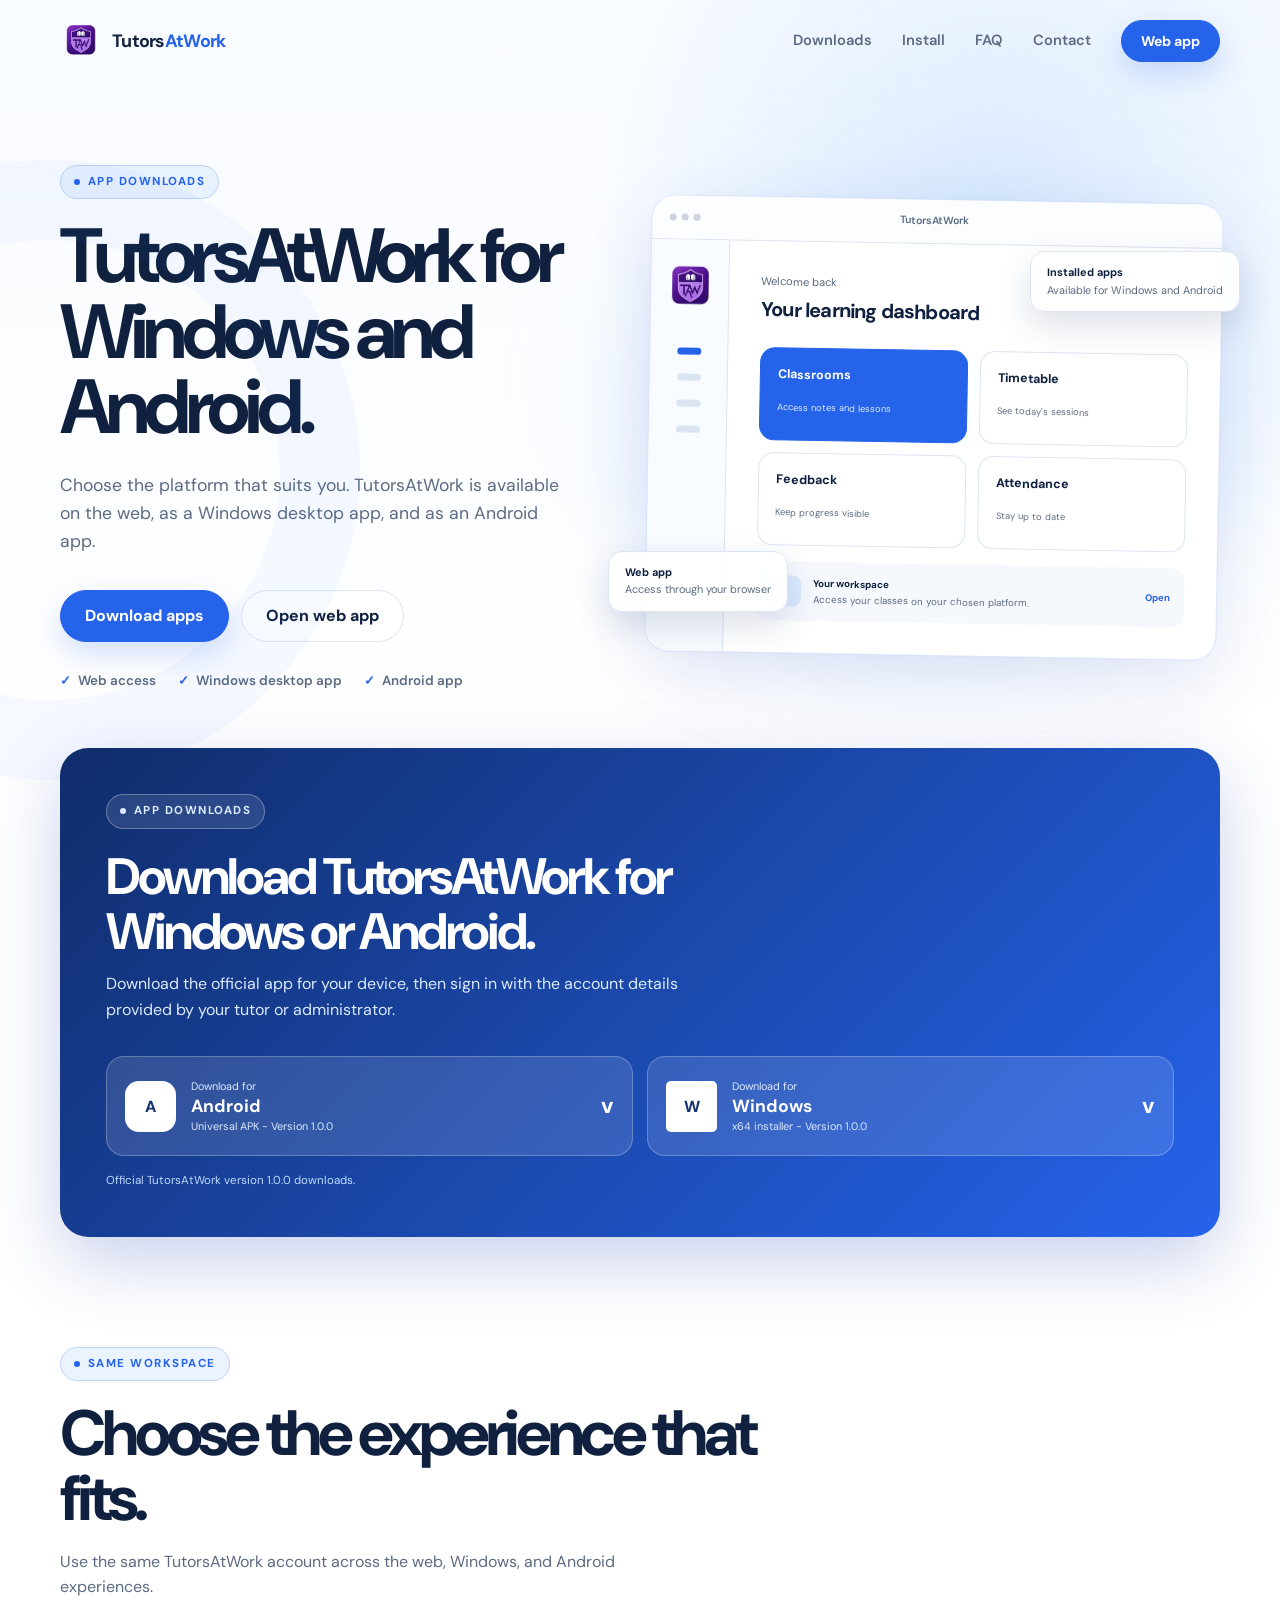
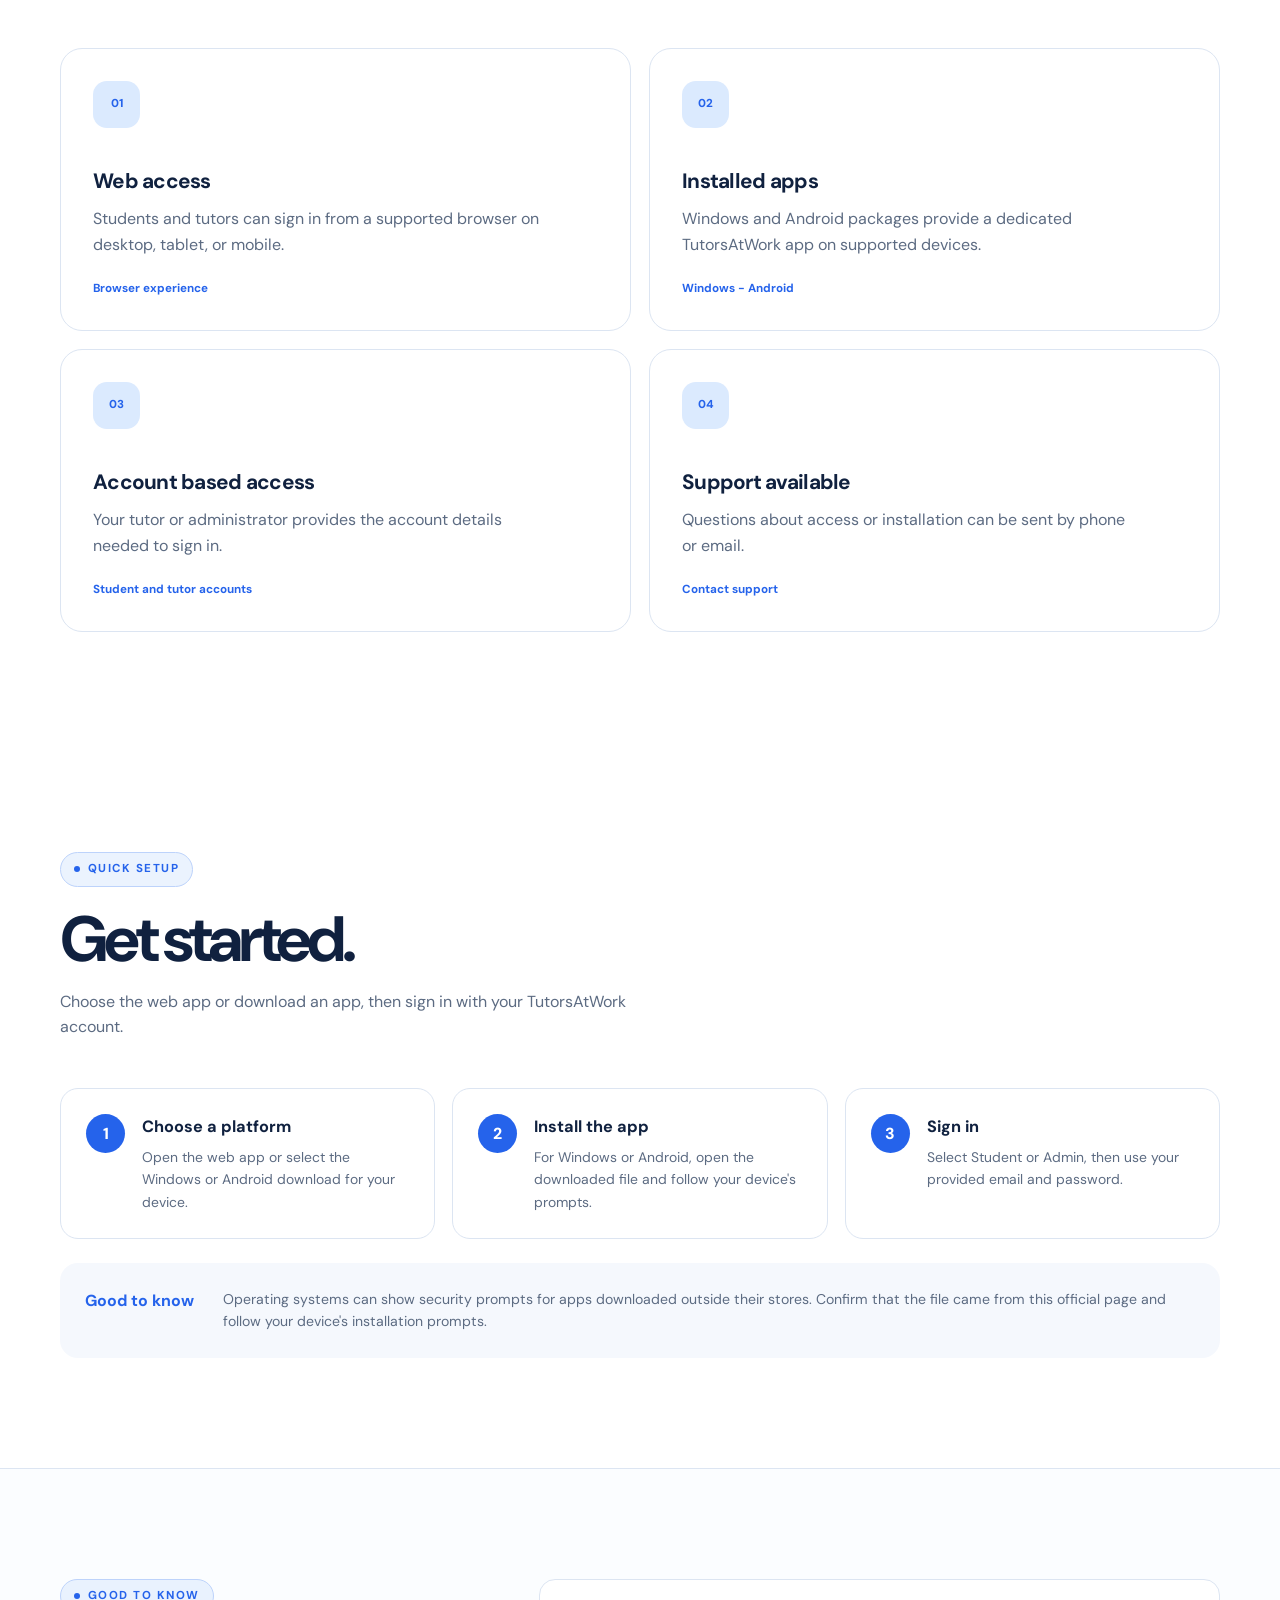
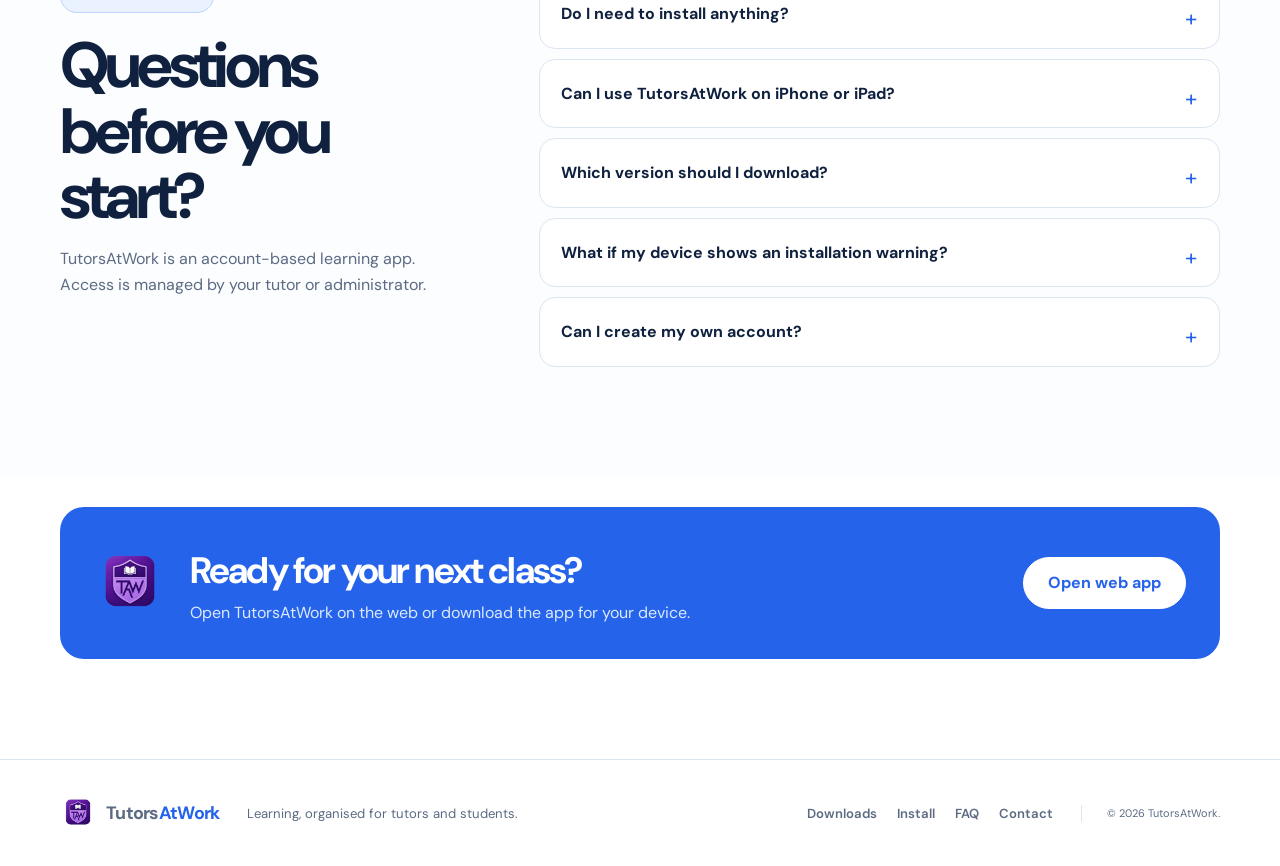
==== download/index.html @ ba1a4843 "deploy: d9b64b00f74da0706f8d8f260b27026ad59e1869" ====
<!DOCTYPE html>
<html lang="en">
<head>
  <meta charset="UTF-8">
  <meta name="viewport" content="width=device-width, initial-scale=1.0">
  <meta name="description" content="Download TutorsAtWork for Android and Windows, or open TutorsAtWork on the web.">
  <meta name="theme-color" content="#2563eb">
  <title>TutorsAtWork | App Downloads</title>
  <link rel="preconnect" href="https://fonts.googleapis.com">
  <link rel="preconnect" href="https://fonts.gstatic.com" crossorigin>
  <link href="https://fonts.googleapis.com/css2?family=DM+Sans:wght@400;500;600;700&family=Playfair+Display:ital,wght@1,700&display=swap" rel="stylesheet">
  <link rel="canonical" href="https://www.tutorsatwork.com/download/">
  <link rel="icon" href="/site-assets/taw-logo.png">
  <link rel="stylesheet" href="/site-assets/site.css">
</head>
<body>
  <header class="site-header" id="top">
    <nav class="nav container" aria-label="Main navigation">
      <a class="brand" href="#top" aria-label="TutorsAtWork downloads">
        <img src="/site-assets/taw-logo.png" alt="" width="42" height="42">
        <span>Tutors<span>AtWork</span></span>
      </a>
      <button class="menu-button" type="button" aria-expanded="false" aria-controls="nav-links">
        <span></span><span></span><span></span>
        <span class="sr-only">Open navigation</span>
      </button>
      <div class="nav-links" id="nav-links">
        <a href="#download">Downloads</a>
        <a href="#install">Install</a>
        <a href="#faq">FAQ</a>
        <a href="/contact/">Contact</a>
        <a class="button button-small" href="/">Web app</a>
      </div>
    </nav>
  </header>

  <main>
    <section class="hero compact-hero">
      <div class="container hero-grid">
        <div class="hero-copy reveal">
          <div class="eyebrow">App downloads</div>
          <h1>TutorsAtWork for Windows and Android.</h1>
          <p class="lead">Choose the platform that suits you. TutorsAtWork is available on the web, as a Windows desktop app, and as an Android app.</p>
          <div class="hero-actions">
            <a class="button" href="#download">Download apps</a>
            <a class="button button-secondary" href="/">Open web app</a>
          </div>
          <div class="hero-notes" aria-label="Available access options">
            <span>Web access</span>
            <span>Windows desktop app</span>
            <span>Android app</span>
          </div>
        </div>

        <div class="app-preview reveal reveal-delay">
          <div class="preview-glow"></div>
          <div class="preview-window">
            <div class="window-bar">
              <div class="window-dots"><span></span><span></span><span></span></div>
              <div class="window-title">TutorsAtWork</div>
            </div>
            <div class="preview-content">
              <aside class="preview-sidebar">
                <img src="/site-assets/taw-logo.png" alt="" width="54" height="54">
                <span class="active"></span><span></span><span></span><span></span>
              </aside>
              <div class="preview-dashboard">
                <p>Welcome back</p>
                <h2>Your learning dashboard</h2>
                <div class="preview-cards">
                  <div class="preview-card blue"><b>Classrooms</b><span>Access notes and lessons</span></div>
                  <div class="preview-card"><b>Timetable</b><span>See today's sessions</span></div>
                  <div class="preview-card"><b>Feedback</b><span>Keep progress visible</span></div>
                  <div class="preview-card"><b>Attendance</b><span>Stay up to date</span></div>
                </div>
                <div class="preview-strip">
                  <span></span>
                  <div><b>Your workspace</b><small>Access your classes on your chosen platform.</small></div>
                  <strong>Open</strong>
                </div>
              </div>
            </div>
          </div>
          <div class="floating-note floating-note-one"><b>Web app</b><span>Access through your browser</span></div>
          <div class="floating-note floating-note-two"><b>Installed apps</b><span>Available for Windows and Android</span></div>
        </div>
      </div>
    </section>

    <section class="download-section" id="download">
      <div class="container">
        <div class="download-panel reveal">
          <div>
            <div class="eyebrow light">App downloads</div>
            <h2>Download TutorsAtWork for Windows or Android.</h2>
            <p>Download the official app for your device, then sign in with the account details provided by your tutor or administrator.</p>
          </div>
          <div class="download-cards">
            <a class="download-card" href="/downloads/TutorsAtWork-Android-1.0.0.apk" download>
              <div class="platform-icon" aria-hidden="true">A</div>
              <div><span>Download for</span><b>Android</b><small>Universal APK - Version 1.0.0</small></div>
              <strong aria-hidden="true">v</strong>
            </a>
            <a class="download-card" href="/downloads/TutorsAtWork-Setup-1.0.0-x64.exe" download>
              <div class="platform-icon windows-icon" aria-hidden="true">W</div>
              <div><span>Download for</span><b>Windows</b><small>x64 installer - Version 1.0.0</small></div>
              <strong aria-hidden="true">v</strong>
            </a>
          </div>
          <p class="release-note">Official TutorsAtWork version 1.0.0 downloads.</p>
        </div>
      </div>
    </section>

    <section class="section" id="features">
      <div class="container">
        <div class="section-heading reveal">
          <div class="eyebrow">Same workspace</div>
          <h2>Choose the experience that fits.</h2>
          <p>Use the same TutorsAtWork account across the web, Windows, and Android experiences.</p>
        </div>
        <div class="feature-grid">
          <article class="feature-card reveal">
            <div class="feature-icon">01</div>
            <h3>Web access</h3>
            <p>Students and tutors can sign in from a supported browser on desktop, tablet, or mobile.</p>
            <span>Browser experience</span>
          </article>
          <article class="feature-card reveal reveal-delay">
            <div class="feature-icon">02</div>
            <h3>Installed apps</h3>
            <p>Windows and Android packages provide a dedicated TutorsAtWork app on supported devices.</p>
            <span>Windows - Android</span>
          </article>
          <article class="feature-card reveal">
            <div class="feature-icon">03</div>
            <h3>Account based access</h3>
            <p>Your tutor or administrator provides the account details needed to sign in.</p>
            <span>Student and tutor accounts</span>
          </article>
          <article class="feature-card reveal reveal-delay">
            <div class="feature-icon">04</div>
            <h3>Support available</h3>
            <p>Questions about access or installation can be sent by phone or email.</p>
            <span><a href="/contact/">Contact support</a></span>
          </article>
        </div>
      </div>
    </section>

    <section class="section install-section" id="install">
      <div class="container">
        <div class="section-heading reveal">
          <div class="eyebrow">Quick setup</div>
          <h2>Get started.</h2>
          <p>Choose the web app or download an app, then sign in with your TutorsAtWork account.</p>
        </div>
        <div class="steps">
          <article class="step reveal"><span>1</span><div><h3>Choose a platform</h3><p>Open the web app or select the Windows or Android download for your device.</p></div></article>
          <article class="step reveal reveal-delay"><span>2</span><div><h3>Install the app</h3><p>For Windows or Android, open the downloaded file and follow your device's prompts.</p></div></article>
          <article class="step reveal"><span>3</span><div><h3>Sign in</h3><p>Select Student or Admin, then use your provided email and password.</p></div></article>
        </div>
        <div class="install-note reveal">
          <strong>Good to know</strong>
          <p>Operating systems can show security prompts for apps downloaded outside their stores. Confirm that the file came from this official page and follow your device's installation prompts.</p>
        </div>
      </div>
    </section>

    <section class="section faq-section" id="faq">
      <div class="container faq-grid">
        <div class="section-heading reveal">
          <div class="eyebrow">Good to know</div>
          <h2>Questions before you start?</h2>
          <p>TutorsAtWork is an account-based learning app. Access is managed by your tutor or administrator.</p>
        </div>
        <div class="faq-list reveal reveal-delay">
          <details>
            <summary>Do I need to install anything?</summary>
            <p>No. TutorsAtWork is available both in the browser and as installed Windows and Android apps.</p>
          </details>
          <details>
            <summary>Can I use TutorsAtWork on iPhone or iPad?</summary>
            <p>Yes. Use the web version in your browser. The iOS app is not required for access.</p>
          </details>
          <details>
            <summary>Which version should I download?</summary>
            <p>Use the web app unless you specifically want an installed app. Choose the universal Android APK for Android 7.0 or newer, or the Windows x64 installer for supported 64-bit Windows 10 and Windows 11 computers.</p>
          </details>
          <details>
            <summary>What if my device shows an installation warning?</summary>
            <p>Confirm that the file came from this official download page, review the prompt, and follow your device's installation instructions. Contact support if you need help.</p>
          </details>
          <details>
            <summary>Can I create my own account?</summary>
            <p>Student access is created and managed by a TutorsAtWork administrator. Ask your tutor for your sign-in details.</p>
          </details>
        </div>
      </div>
    </section>

    <section class="final-cta">
      <div class="container final-cta-inner reveal">
        <img src="/site-assets/taw-logo.png" alt="" width="72" height="72">
        <div><h2>Ready for your next class?</h2><p>Open TutorsAtWork on the web or download the app for your device.</p></div>
        <a class="button button-light" href="/">Open web app</a>
      </div>
    </section>
  </main>

  <footer>
    <div class="container footer-inner">
      <a class="brand" href="#top"><img src="/site-assets/taw-logo.png" alt="" width="36" height="36"><span>Tutors<span>AtWork</span></span></a>
      <p>Learning, organised for tutors and students.</p>
      <div class="footer-links"><a href="#download">Downloads</a><a href="#install">Install</a><a href="#faq">FAQ</a><a href="/contact/">Contact</a></div>
      <small>&copy; 2026 TutorsAtWork.</small>
    </div>
  </footer>

  <script src="/site-assets/site.js"></script>
</body>
</html>
---- site-assets/site.css ----
:root {
  --blue: #2563eb;
  --blue-dark: #1746b3;
  --blue-light: #dbeafe;
  --ink: #10213f;
  --muted: #5c6b82;
  --line: #dce5f2;
  --paper: #ffffff;
  --soft: #f5f8fd;
  --radius: 22px;
  --shadow: 0 24px 70px rgba(30, 64, 175, .12);
}

* { box-sizing: border-box; margin: 0; padding: 0; }
html { scroll-behavior: smooth; scroll-padding-top: 88px; }
body { color: var(--ink); background: var(--paper); font-family: "DM Sans", sans-serif; line-height: 1.6; overflow-x: hidden; }
a { color: inherit; text-decoration: none; }
img { display: block; max-width: 100%; }
.container { width: min(1160px, calc(100% - 40px)); margin-inline: auto; }
.sr-only { position: absolute; width: 1px; height: 1px; overflow: hidden; clip: rect(0, 0, 0, 0); }

.site-header { position: fixed; inset: 0 0 auto; z-index: 20; transition: .25s ease; }
.site-header.scrolled { background: rgba(255, 255, 255, .92); border-bottom: 1px solid var(--line); backdrop-filter: blur(16px); }
.nav { min-height: 82px; display: flex; align-items: center; justify-content: space-between; gap: 32px; }
.brand { display: inline-flex; align-items: center; gap: 10px; font-size: 1.12rem; font-weight: 700; letter-spacing: -.04em; }
.brand img { border-radius: 12px; }
.brand span span { color: var(--blue); }
.nav-links { display: flex; align-items: center; gap: 30px; color: var(--muted); font-size: .92rem; font-weight: 600; }
.nav-links a:not(.button):hover, .footer-links a:hover { color: var(--blue); }
.menu-button { display: none; width: 42px; height: 42px; padding: 10px; border: 0; border-radius: 10px; background: var(--soft); }
.menu-button span:not(.sr-only) { display: block; height: 2px; margin: 4px 0; border-radius: 2px; background: var(--ink); }

.button { display: inline-flex; align-items: center; justify-content: center; gap: 12px; min-height: 52px; padding: 0 24px; border: 1px solid var(--blue); border-radius: 999px; color: white; background: var(--blue); box-shadow: 0 12px 30px rgba(37, 99, 235, .2); font-weight: 700; transition: .2s ease; }
.button:hover { background: var(--blue-dark); border-color: var(--blue-dark); transform: translateY(-2px); }
.button-small { min-height: 42px; padding: 0 19px; font-size: .88rem; }
.button-secondary { color: var(--ink); border-color: var(--line); background: white; box-shadow: none; }
.button-secondary:hover { color: var(--blue); border-color: var(--blue); background: white; }

.hero { position: relative; padding: 165px 0 105px; overflow: hidden; background: radial-gradient(circle at 78% 28%, #dbeafe 0, rgba(219, 234, 254, 0) 35%), linear-gradient(180deg, #f8fbff 0%, white 100%); }
.hero::before { content: ""; position: absolute; width: 460px; height: 460px; left: -260px; top: 160px; border: 80px solid rgba(37, 99, 235, .04); border-radius: 50%; }
.hero-grid { display: grid; grid-template-columns: .95fr 1.05fr; gap: 70px; align-items: center; }
.eyebrow { display: inline-flex; align-items: center; gap: 8px; margin-bottom: 20px; padding: 7px 13px; border: 1px solid #bdd3fb; border-radius: 999px; color: var(--blue); background: rgba(219, 234, 254, .55); font-size: .72rem; font-weight: 700; letter-spacing: .13em; text-transform: uppercase; }
.eyebrow::before { content: ""; width: 6px; height: 6px; border-radius: 50%; background: currentColor; }
.hero h1 { max-width: 650px; font-size: clamp(3.3rem, 6vw, 5.3rem); line-height: .98; letter-spacing: -.075em; }
.hero h1 em { color: var(--blue); font-family: "Playfair Display", serif; font-weight: 700; letter-spacing: -.04em; }
.lead { max-width: 600px; margin-top: 26px; color: var(--muted); font-size: 1.1rem; }
.hero-actions { display: flex; flex-wrap: wrap; gap: 12px; margin-top: 34px; }
.hero-notes { display: flex; flex-wrap: wrap; gap: 10px 22px; margin-top: 28px; color: var(--muted); font-size: .84rem; font-weight: 600; }
.hero-notes span::before { content: "✓"; margin-right: 7px; color: var(--blue); }

.app-preview { position: relative; min-width: 0; }
.preview-glow { position: absolute; inset: 5% 0; border-radius: 50%; background: #bfdbfe; filter: blur(70px); opacity: .55; }
.preview-window { position: relative; overflow: hidden; border: 1px solid rgba(37, 99, 235, .16); border-radius: 24px; background: white; box-shadow: var(--shadow); transform: rotate(1deg); }
.window-bar { height: 44px; display: flex; align-items: center; border-bottom: 1px solid var(--line); background: #fbfdff; }
.window-dots { display: flex; gap: 5px; margin-left: 17px; }
.window-dots span { width: 7px; height: 7px; border-radius: 50%; background: #cbd5e1; }
.window-title { margin-inline: auto; padding-right: 54px; color: var(--muted); font-size: .66rem; font-weight: 600; }
.preview-content { min-height: 390px; display: flex; }
.preview-sidebar { width: 78px; display: flex; flex-direction: column; align-items: center; gap: 19px; padding: 20px 0; background: #f8fbff; border-right: 1px solid var(--line); }
.preview-sidebar img { border-radius: 15px; margin-bottom: 15px; }
.preview-sidebar span { width: 24px; height: 7px; border-radius: 8px; background: #dbe4f1; }
.preview-sidebar span.active { background: var(--blue); }
.preview-dashboard { flex: 1; min-width: 0; padding: 32px; }
.preview-dashboard > p { color: var(--muted); font-size: .7rem; }
.preview-dashboard h2 { margin: 2px 0 22px; font-size: 1.25rem; letter-spacing: -.04em; }
.preview-cards { display: grid; grid-template-columns: repeat(2, 1fr); gap: 12px; }
.preview-card { min-height: 93px; padding: 17px; border: 1px solid var(--line); border-radius: 15px; background: white; }
.preview-card.blue { color: white; border-color: var(--blue); background: var(--blue); }
.preview-card b, .preview-card span { display: block; }
.preview-card b { font-size: .78rem; }
.preview-card span { margin-top: 15px; color: var(--muted); font-size: .58rem; }
.preview-card.blue span { color: #dbeafe; }
.preview-strip { display: flex; align-items: center; gap: 12px; margin-top: 16px; padding: 14px; border-radius: 14px; background: var(--soft); }
.preview-strip > span { width: 31px; height: 31px; border-radius: 9px; background: var(--blue-light); }
.preview-strip div { flex: 1; }
.preview-strip b, .preview-strip small { display: block; font-size: .61rem; }
.preview-strip small { color: var(--muted); }
.preview-strip strong { color: var(--blue); font-size: .6rem; }
.floating-note { position: absolute; z-index: 2; display: grid; padding: 12px 16px; border: 1px solid var(--line); border-radius: 14px; background: rgba(255, 255, 255, .95); box-shadow: 0 14px 35px rgba(15, 45, 100, .14); font-size: .68rem; }
.floating-note span { color: var(--muted); }
.floating-note-one { left: -40px; bottom: 45px; }
.floating-note-two { right: -20px; top: 52px; }

.download-section { position: relative; z-index: 2; margin-top: -35px; }
.download-panel { padding: 46px; border-radius: 28px; color: white; background: linear-gradient(135deg, #102d6b, #2563eb); box-shadow: 0 24px 70px rgba(30, 64, 175, .24); }
.download-panel h2 { max-width: 610px; font-size: clamp(2rem, 4vw, 3.2rem); line-height: 1.08; letter-spacing: -.055em; }
.download-panel > div:first-child > p { max-width: 580px; margin-top: 12px; color: #dbeafe; }
.eyebrow.light { color: #dbeafe; border-color: rgba(255, 255, 255, .3); background: rgba(255, 255, 255, .1); }
.download-cards { display: grid; grid-template-columns: repeat(2, 1fr); gap: 14px; margin-top: 34px; }
.download-card { min-height: 100px; display: flex; align-items: center; gap: 15px; padding: 18px; border: 1px solid rgba(255, 255, 255, .25); border-radius: 18px; background: rgba(255, 255, 255, .12); transition: .2s ease; }
.download-card:hover { background: rgba(255, 255, 255, .2); transform: translateY(-2px); }
.platform-icon { width: 51px; height: 51px; display: grid; flex: 0 0 auto; place-items: center; border-radius: 14px; color: #17346f; background: white; font-weight: 800; }
.windows-icon { border-radius: 5px; }
.download-card div:nth-child(2) { display: grid; flex: 1; line-height: 1.2; }
.download-card span, .download-card small { color: #dbeafe; font-size: .68rem; }
.download-card b { margin: 3px 0; font-size: 1.1rem; }
.download-card strong { font-size: 1.4rem; }
.release-note { margin-top: 16px; color: #bfdbfe; font-size: .72rem; }

.section { padding: 110px 0; }
.section-heading { max-width: 720px; margin-bottom: 48px; }
.section-heading h2 { font-size: clamp(2.3rem, 5vw, 4rem); line-height: 1.02; letter-spacing: -.065em; }
.section-heading p { max-width: 610px; margin-top: 17px; color: var(--muted); }
.feature-grid { display: grid; grid-template-columns: repeat(2, 1fr); gap: 18px; }
.feature-card { min-height: 260px; padding: 32px; border: 1px solid var(--line); border-radius: var(--radius); background: white; transition: .25s ease; }
.feature-card:hover { border-color: #b6cef8; box-shadow: var(--shadow); transform: translateY(-4px); }
.feature-icon { width: 47px; height: 47px; display: grid; place-items: center; margin-bottom: 36px; border-radius: 14px; color: var(--blue); background: var(--blue-light); font-size: .72rem; font-weight: 800; }
.feature-card h3 { font-size: 1.3rem; letter-spacing: -.035em; }
.feature-card p { max-width: 450px; margin-top: 9px; color: var(--muted); }
.feature-card > span { display: block; margin-top: 22px; color: var(--blue); font-size: .73rem; font-weight: 700; }

.roles-section { background: var(--soft); }
.role-grid { display: grid; grid-template-columns: repeat(2, 1fr); gap: 20px; }
.role-card { position: relative; min-height: 420px; overflow: hidden; padding: 42px; border-radius: 28px; }
.role-card::after { content: ""; position: absolute; width: 230px; height: 230px; right: -80px; bottom: -100px; border: 45px solid currentColor; border-radius: 50%; opacity: .06; }
.student-card { border: 1px solid #bdd3fb; background: #eaf2ff; }
.tutor-card { color: white; background: #102d6b; }
.role-label { display: inline-block; padding: 7px 12px; border-radius: 999px; color: var(--blue); background: white; font-size: .72rem; font-weight: 700; text-transform: uppercase; letter-spacing: .08em; }
.tutor-card .role-label { color: white; background: rgba(255, 255, 255, .14); }
.role-card h3 { max-width: 470px; margin-top: 56px; font-size: clamp(1.9rem, 3vw, 2.7rem); line-height: 1.05; letter-spacing: -.055em; }
.role-card ul { display: grid; gap: 11px; margin-top: 30px; list-style: none; color: var(--muted); }
.tutor-card ul { color: #dbeafe; }
.role-card li::before { content: "✓"; margin-right: 10px; color: var(--blue); font-weight: 800; }
.tutor-card li::before { color: #93c5fd; }

.steps { display: grid; grid-template-columns: repeat(3, 1fr); gap: 17px; }
.step { display: flex; gap: 17px; padding: 25px; border: 1px solid var(--line); border-radius: 18px; }
.step > span { width: 39px; height: 39px; display: grid; flex: 0 0 auto; place-items: center; border-radius: 50%; color: white; background: var(--blue); font-weight: 800; }
.step h3 { font-size: 1.02rem; }
.step p { margin-top: 6px; color: var(--muted); font-size: .87rem; }
.install-note { display: flex; gap: 28px; align-items: flex-start; margin-top: 24px; padding: 25px; border-radius: 18px; background: var(--soft); }
.install-note strong { min-width: 110px; color: var(--blue); }
.install-note p { color: var(--muted); font-size: .88rem; }

.faq-section { border-top: 1px solid var(--line); background: #fbfdff; }
.faq-grid { display: grid; grid-template-columns: .75fr 1.25fr; gap: 70px; align-items: start; }
.faq-list { display: grid; gap: 10px; }
details { border: 1px solid var(--line); border-radius: 16px; background: white; }
summary { position: relative; padding: 21px 52px 21px 21px; cursor: pointer; list-style: none; font-weight: 700; }
summary::-webkit-details-marker { display: none; }
summary::after { content: "+"; position: absolute; right: 22px; color: var(--blue); font-size: 1.4rem; font-weight: 400; }
details[open] summary::after { content: "-"; }
details p { padding: 0 21px 22px; color: var(--muted); font-size: .9rem; }

.final-cta { padding: 30px 0 100px; }
.final-cta-inner { display: flex; align-items: center; gap: 24px; padding: 34px; border-radius: 24px; color: white; background: var(--blue); }
.final-cta-inner img { border-radius: 18px; }
.final-cta-inner div { flex: 1; }
.final-cta-inner h2 { font-size: clamp(1.5rem, 3vw, 2.3rem); letter-spacing: -.05em; }
.final-cta-inner p { color: #dbeafe; }
.button-light { color: var(--blue); border-color: white; background: white; box-shadow: none; }
.button-light:hover { color: var(--blue-dark); border-color: white; background: #eff6ff; }

footer { padding: 35px 0; border-top: 1px solid var(--line); }
.footer-inner { display: flex; align-items: center; gap: 28px; color: var(--muted); font-size: .82rem; }
.footer-links { display: flex; gap: 20px; margin-left: auto; font-weight: 600; }
.footer-inner small { padding-left: 25px; border-left: 1px solid var(--line); }
.footer-inner small a { color: var(--blue); }

.reveal { opacity: 0; transform: translateY(22px); transition: opacity .7s ease, transform .7s ease; }
.reveal.visible { opacity: 1; transform: none; }
.reveal-delay { transition-delay: .12s; }

.compact-hero { padding-bottom: 92px; }
.contact-hero { min-height: calc(100vh - 126px); padding-bottom: 90px; }
.contact-grid { display: grid; grid-template-columns: repeat(2, minmax(0, 1fr)); gap: 18px; max-width: 850px; }
.contact-card { display: block; min-height: 210px; padding: 32px; border: 1px solid var(--line); border-radius: var(--radius); background: white; box-shadow: 0 18px 50px rgba(30, 64, 175, .08); transition: .2s ease; }
.contact-card:hover { border-color: #b6cef8; transform: translateY(-3px); }
.contact-card h2 { margin-top: 24px; font-size: 1.45rem; letter-spacing: -.035em; }
.contact-card p { margin-top: 8px; color: var(--blue); font-size: 1.05rem; font-weight: 700; overflow-wrap: anywhere; }

@media (max-width: 960px) {
  .hero-grid, .faq-grid { grid-template-columns: 1fr; }
  .hero-copy { max-width: 730px; }
  .app-preview { max-width: 680px; }
  .steps { grid-template-columns: 1fr; }
  .footer-inner { flex-wrap: wrap; }
  .footer-links { margin-left: 0; }
}

@media (max-width: 760px) {
  .nav { min-height: 70px; }
  .menu-button { display: block; }
  .nav-links { position: absolute; top: 70px; left: 20px; right: 20px; display: none; align-items: stretch; padding: 18px; border: 1px solid var(--line); border-radius: 18px; background: white; box-shadow: var(--shadow); }
  .nav-links.open { display: grid; gap: 8px; }
  .nav-links a { padding: 9px; }
  .nav-links .button { margin-top: 5px; }
  .hero { padding: 125px 0 80px; }
  .hero h1 { font-size: clamp(2.85rem, 15vw, 4rem); }
  .hero-grid { gap: 55px; }
  .floating-note { display: none; }
  .preview-content { min-height: 300px; }
  .preview-sidebar { width: 52px; }
  .preview-sidebar img { width: 36px; }
  .preview-dashboard { padding: 20px; }
  .preview-card { min-height: 72px; padding: 12px; }
  .preview-strip { display: none; }
  .download-section { margin-top: 0; background: #f8fbff; padding-top: 50px; }
  .download-panel { padding: 28px; }
  .download-cards, .feature-grid, .role-grid, .contact-grid { grid-template-columns: 1fr; }
  .section { padding: 80px 0; }
  .role-card { min-height: 360px; padding: 30px; }
  .install-note, .final-cta-inner { align-items: stretch; flex-direction: column; }
  .final-cta { padding-bottom: 70px; }
  .footer-inner { align-items: flex-start; flex-direction: column; gap: 17px; }
  .footer-inner small { padding: 0; border: 0; }
}

@media (prefers-reduced-motion: reduce) {
  *, *::before, *::after { scroll-behavior: auto !important; transition-duration: .01ms !important; }
  .reveal { opacity: 1; transform: none; }
}
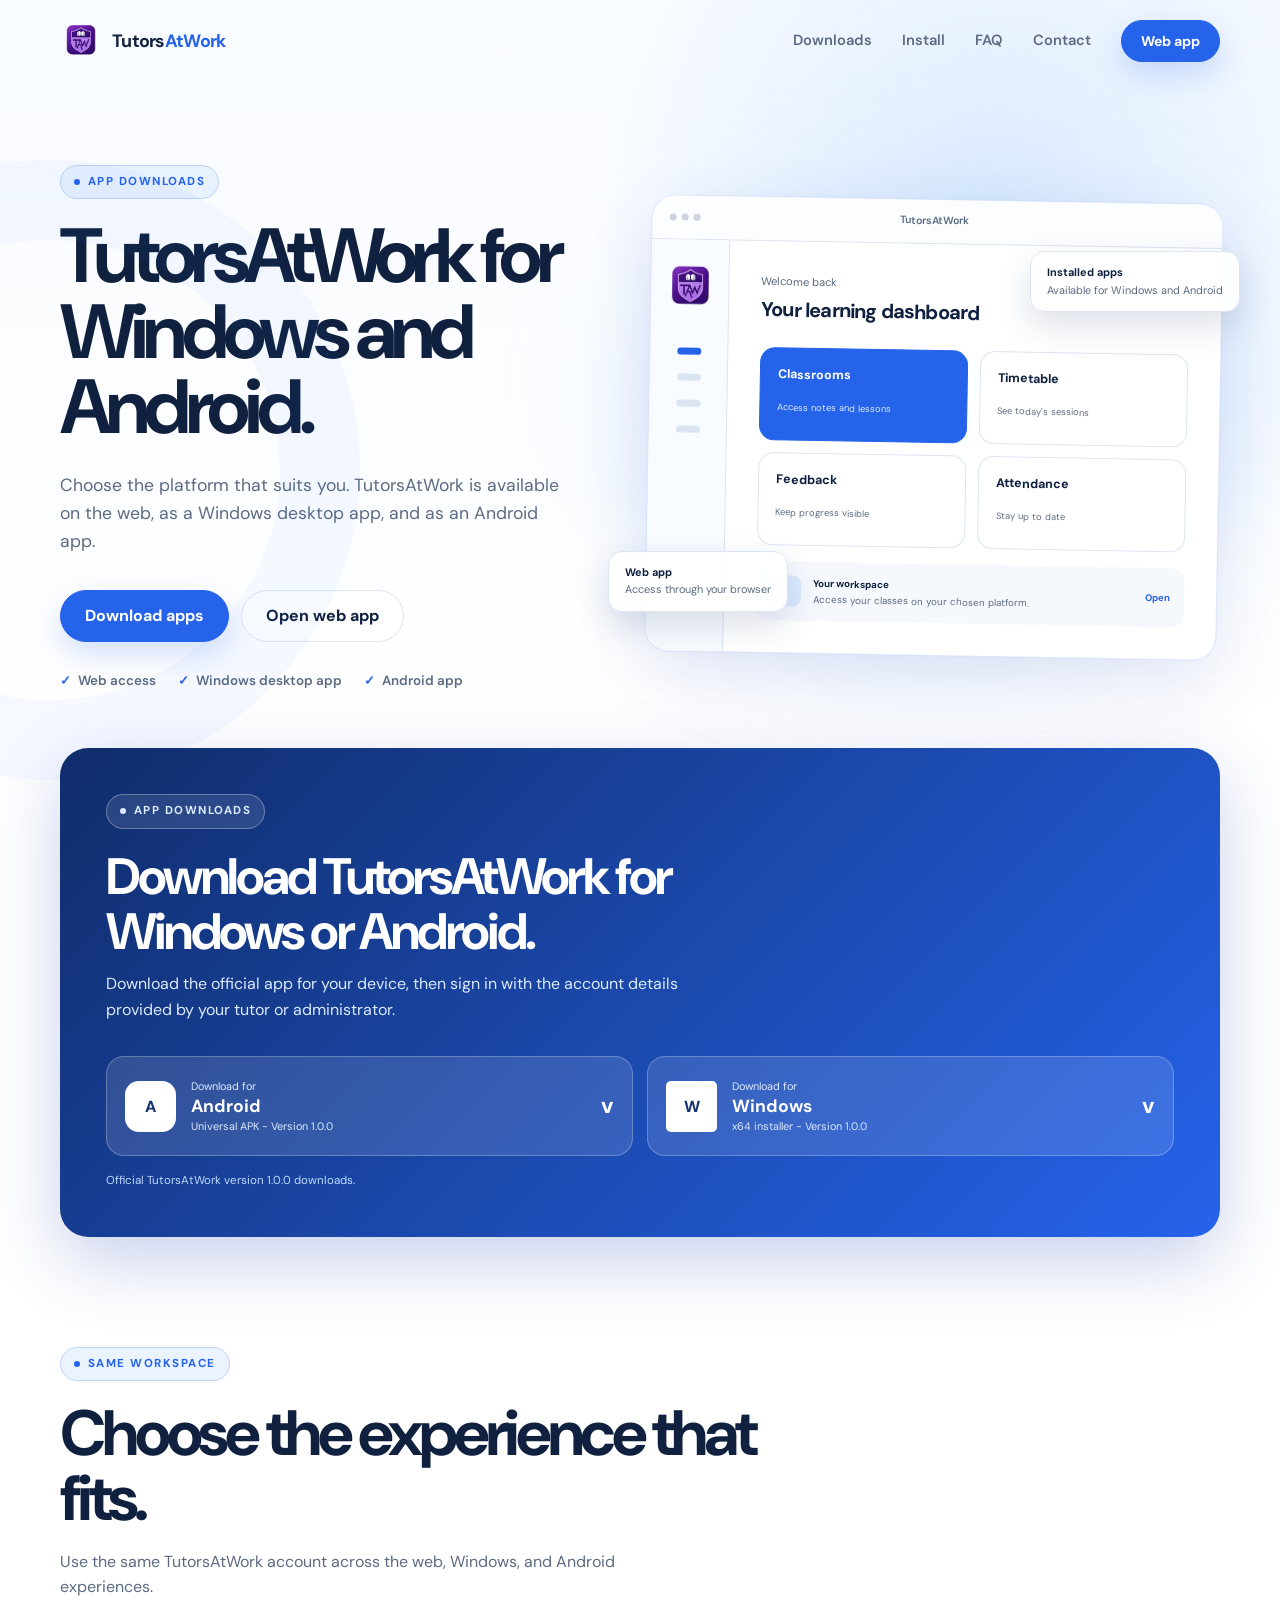
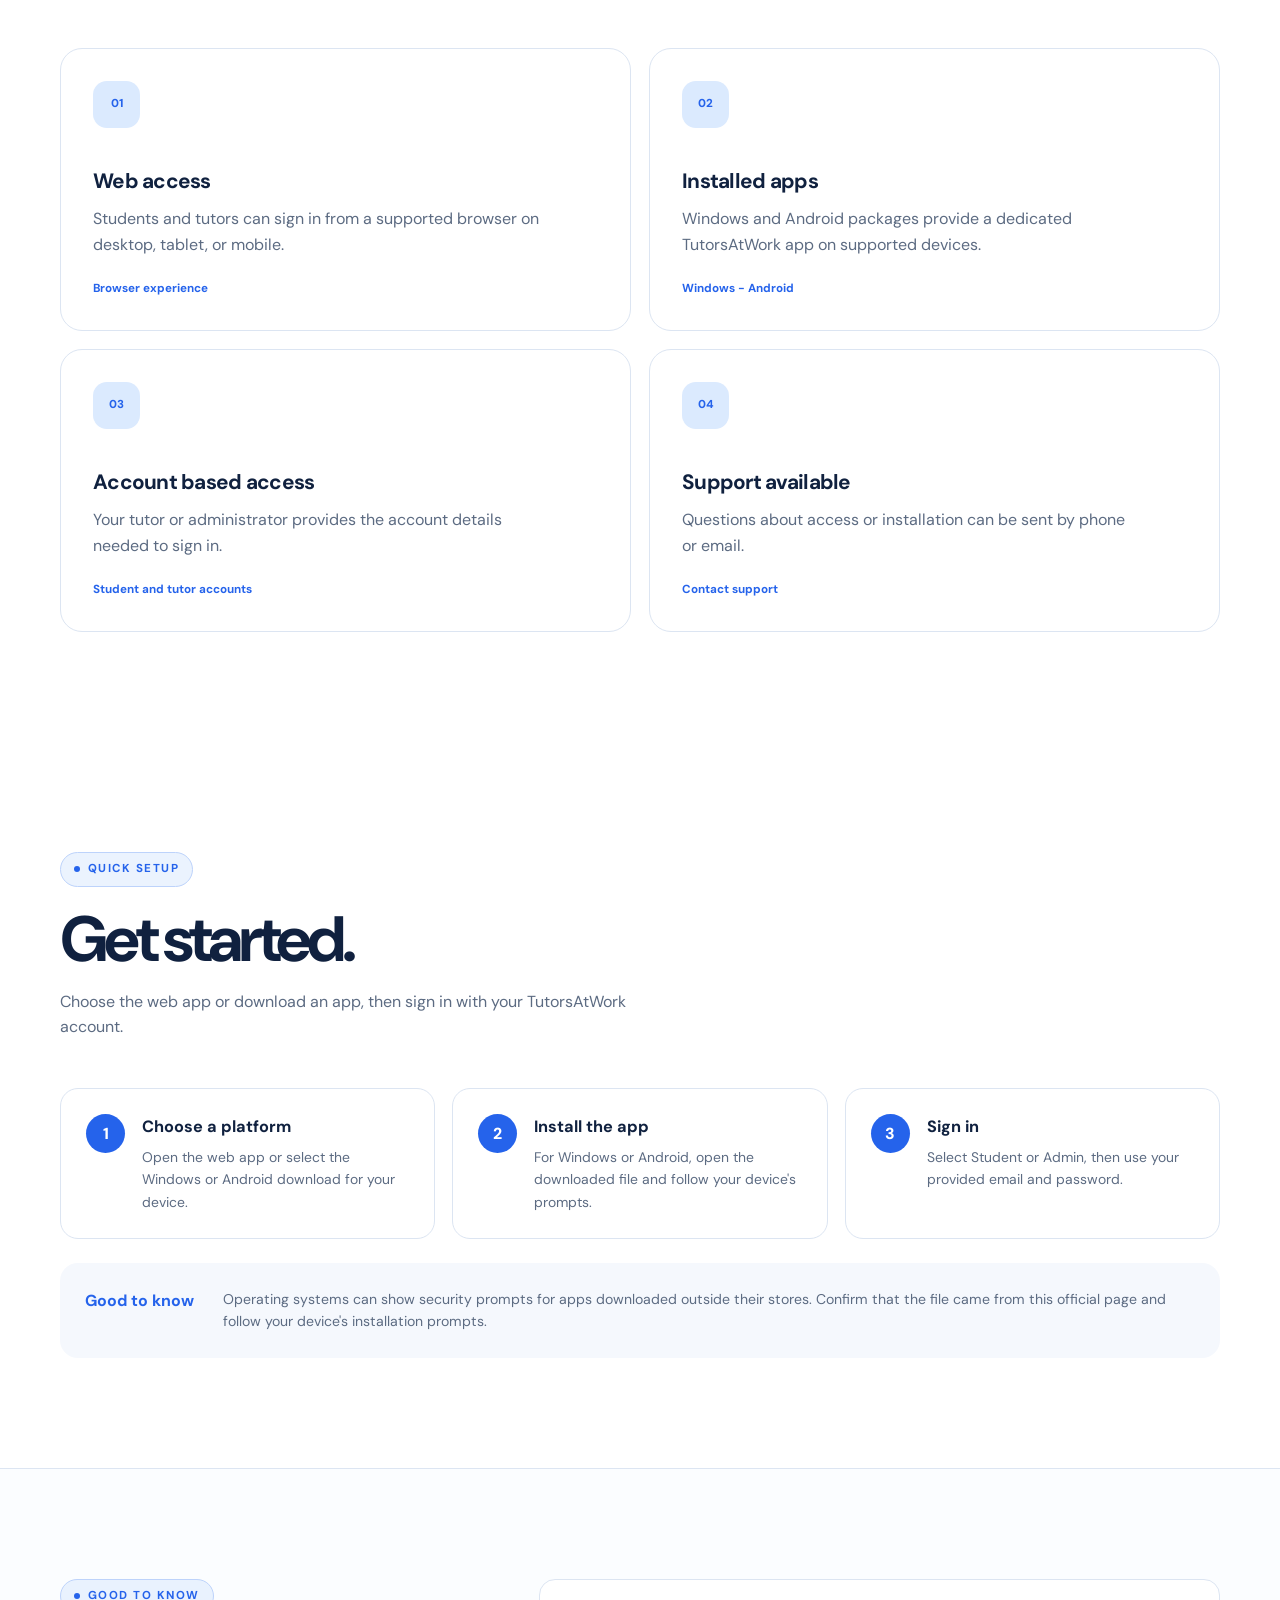
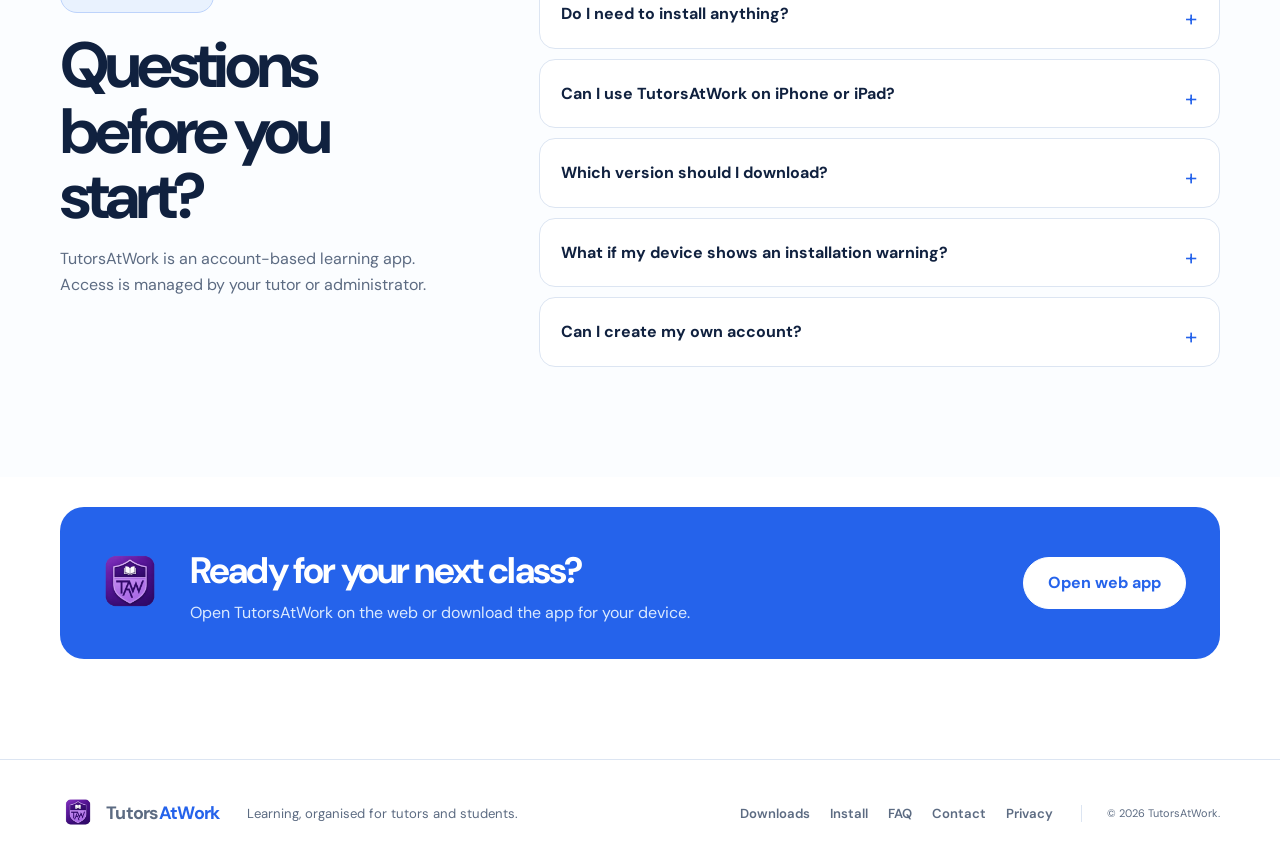
==== commit 36ab30d7: "deploy: b7a680e500bd07747415f3d2b2ef4216cc51cc15" ====
--- a/download/index.html
+++ b/download/index.html
@@ -212,7 +212,7 @@
     <div class="container footer-inner">
       <a class="brand" href="#top"><img src="/site-assets/taw-logo.png" alt="" width="36" height="36"><span>Tutors<span>AtWork</span></span></a>
       <p>Learning, organised for tutors and students.</p>
-      <div class="footer-links"><a href="#download">Downloads</a><a href="#install">Install</a><a href="#faq">FAQ</a><a href="/contact/">Contact</a></div>
+      <div class="footer-links"><a href="#download">Downloads</a><a href="#install">Install</a><a href="#faq">FAQ</a><a href="/contact/">Contact</a><a href="/privacy/">Privacy</a></div>
       <small>&copy; 2026 TutorsAtWork.</small>
     </div>
   </footer>
--- a/site-assets/site.css
+++ b/site-assets/site.css
@@ -169,6 +169,14 @@
 .contact-card h2 { margin-top: 24px; font-size: 1.45rem; letter-spacing: -.035em; }
 .contact-card p { margin-top: 8px; color: var(--blue); font-size: 1.05rem; font-weight: 700; overflow-wrap: anywhere; }
 
+.policy-hero { padding-bottom: 90px; }
+.policy-date { margin-top: 12px; color: var(--muted); font-size: .9rem; }
+.policy-card { display: grid; gap: 30px; max-width: 900px; margin-top: 44px; padding: 40px; border: 1px solid var(--line); border-radius: var(--radius); background: white; box-shadow: var(--shadow); }
+.policy-card section + section { padding-top: 30px; border-top: 1px solid var(--line); }
+.policy-card h2 { margin-bottom: 8px; font-size: 1.25rem; letter-spacing: -.025em; }
+.policy-card p { color: var(--muted); }
+.policy-card a { color: var(--blue); font-weight: 700; }
+
 @media (max-width: 960px) {
   .hero-grid, .faq-grid { grid-template-columns: 1fr; }
   .hero-copy { max-width: 730px; }
